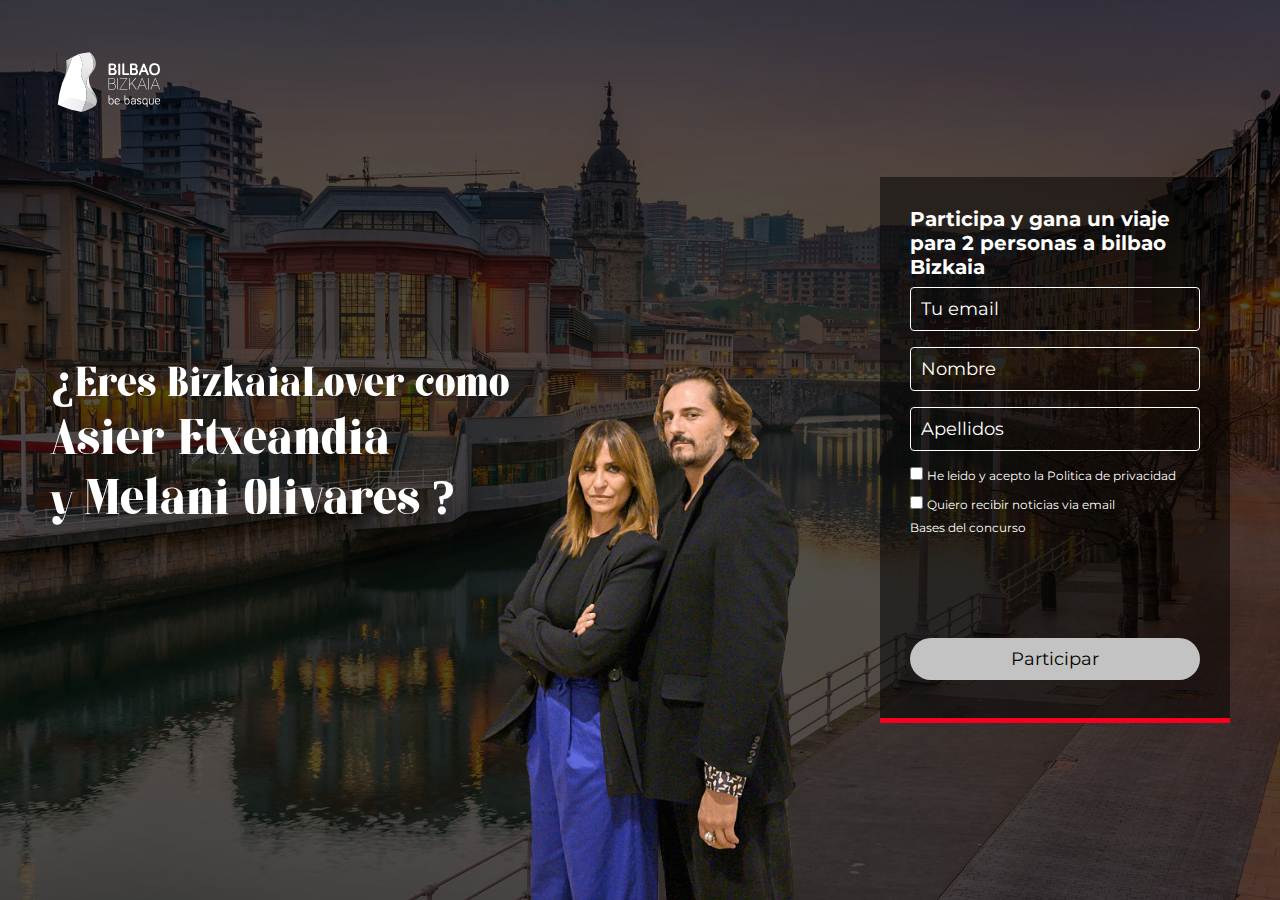
==== index.html @ 0c7015d0 "Add files via upload" ====
<!DOCTYPE html>
<html lang="en">

<head>
    <meta charset="UTF-8">
    <meta http-equiv="X-UA-Compatible" content="IE=edge">
    <meta name="viewport" content="width=device-width, initial-scale=1.0">
    <title>Document</title>
    <link rel="stylesheet" href="style.css">
    <link rel="preconnect" href="https://fonts.googleapis.com">
    <link rel="preconnect" href="https://fonts.gstatic.com" crossorigin>
    <link href="https://fonts.googleapis.com/css2?family=Libre+Baskerville:wght@400;700&family=Montserrat&display=swap" rel="stylesheet">
</head>

<body>

    <section class="hero">
        <header>
            <img src="logo-bilbao-bizkaia.svg" alt="logo Bilbao Bizkaia be basque">
        </header>
        <div class="contenedor">
            <div class="columna">
                <h1>¿Eres BizkaiaLover como</br> <span>Asier Etxeandia</span></br>y <span>Melani Olivares</span> ?</h1>
            </div>
            <div class="formulario">
                <h2>Participa y gana un viaje para 2 personas a bilbao Bizkaia</h2>
                <form method="POST" action="?" class="formularioInspiracion col-md-12" id="frmParticipar" _lpchecked="1">
                    <input type="email" placeholder="Tu email" name="email" id="email" class="inputEmailInspiracion form-control" onchange="comprobarCampos();">
                    <input placeholder="Nombre" maxlength="" name="nombre" id="nombre" class="inputEmailInspiracion form-control">
                    <input placeholder="Apellidos" maxlength="" name="apellidos" id="apellidos" class="inputEmailInspiracion form-control">
                    <div>
                        <input id="checkPrivacidad" value="ok" class="form-check-input col-xs-1 col-sm-1 col-md-1" type="checkbox" onchange="comprobarCampos();">
                        <label class="privacidad aceptacion">He leido y acepto la <a href="/es/touristorfriend_win_privacy" class="color-azul">Politica de privacidad</a></label>
                    </div>
                    <div>
                        <input id="checkNoticias" value="ok" class="form-check-input col-xs-1 col-sm-1 col-md-1" type="checkbox" onchange="comprobarCampos();">
                        <label class="suscripcion aceptacion">Quiero recibir noticias via email</label>
                    </div>
                    <a class="color-rojo" id="enlaceBases" target="_blank" title="Acceso al documento, con formato PDF, BASES+DE+PARTICIPACIO%CC%81N+TOURIST+OR+FRIEND_BASE_ESPA%C3%91A.pdf que se abrirá en una nueva ventana de su navegador." href="/documents/1369190/2286919/BASES+DE+PARTICIPACIO%CC%81N+TOURIST+OR+FRIEND_BASE_ESPA%C3%91A.pdf">
                        Bases del concurso
                    </a>
                    <div id="captcha" class="g-recaptcha">
                        <div style="width: 304px; height: 78px;">
                            <div><iframe title="reCAPTCHA" src="https://www.google.com/recaptcha/api2/anchor?ar=1&amp;k=6Lccj3QUAAAAACThnASoBySHyzOv4S7qP2KQHC8D&amp;co=aHR0cHM6Ly93d3cudmlzaXRiaXNjYXkuZXVzOjQ0Mw..&amp;hl=es&amp;v=tftmXwdbgCvrXiHxr5HGbIaL&amp;theme=dark&amp;size=normal&amp;cb=ct8cz23byj2g"
                                    width="304" height="78" role="presentation" name="a-yi7enm9uulms" frameborder="0" scrolling="no" sandbox="allow-forms allow-popups allow-same-origin allow-scripts allow-top-navigation allow-modals allow-popups-to-escape-sandbox"></iframe></div>
                            <textarea id="g-recaptcha-response" name="g-recaptcha-response" class="g-recaptcha-response" style="width: 250px; height: 40px; border: 1px solid rgb(193, 193, 193); margin: 10px 25px; padding: 0px; resize: none; display: none;"></textarea>
                        </div><iframe style="display: none;"></iframe></div>

                    <input value="Participar" id="submit" type="submit">
                </form>
                <!--<p >Responsable: Diputación Foral de Bizkaia y Bilbao Ekintza EPEL <br>Finalidad: Envío por email de noticias y ofertas <br>Legitimación: Tu consentimiento expreso <br>Destinatario: Lista de suscriptores alojada en Diputación Foral de Bizkaia y Bilbao Ekinza EPEL. <br>Derechos: Acceso, rectificación, supresión, anonimato, portabilidad y olvido de sus datos</p>-->
            </div>
            <img class="personajes" src="asier-melanie-ciudad.png" alt="">
        </div>
    </section>
</body>

</html>
---- style.css ----
@font-face {
    font-family: kage;
    src: url(KAGE-Freebies-Black.otf);
}

a {
    color: white;
}

* {
    margin: 0;
    padding: 0;
    box-sizing: border-box;
    text-decoration: none;
    color: white;
}

.hero {
    background-image: url(bilbao.jpg);
    background-color: #000000af;
    background-blend-mode: multiply;
    background-position: center center;
    background-repeat: no-repeat;
    background-size: cover;
    height: 100vh;
    width: 100%;
    display: flex;
    flex-direction: column;
}

.rojo {
    /*background-blend-mode: soft-light;*/
    background-color: #f6001e;
}

header {
    background: transparent;
    position: absolute;
    display: flex;
    left: 0;
    right: 0;
    max-width: 1300px;
    margin: 0 auto;
    padding: 50px 50px 0;
}

header img {
    width: 110px;
}

.contenedor {
    width: 100%;
    height: 100vh;
    max-width: 1300px;
    padding: 0 50px;
    margin: 0 auto;
    display: flex;
    justify-content: space-between;
    align-items: center;
}

.columna {
    max-width: 4000px;
}

.columna h1 {
    font-family: kage;
    font-size: 50px;
    line-height: 01;
    margin-bottom: 20px;
}
.columna h1 span{
    font-size: 60px;
}

.columna p {
    font-family: 'Montserrat', sans-serif;
}

.personajes {
    position: absolute;
    bottom: 0;
    max-width: 380px;
    right: calc(50% - 200px);
}

.formulario {
    font-family: 'Montserrat', sans-serif;
    max-width: 350px;
    background-color: rgba(0, 0, 0, 0.5);
    border-bottom: 5px solid #f6001e;
    padding: 30px;
}

.formulario h2 {
    font-size: 20px;
}

.formulario input:not([type='checkbox']) {
    font-family: 'Montserrat', sans-serif;
    font-size: 18px;
    width: 100%;
    padding: 10px;
    background: transparent;
    border: 1px solid white;
    border-radius: 4px;
}

::placeholder {
    color: white;
}

.formulario input,
#captcha {
    margin: 8px 0;
}

.formulario a,
.aceptacion {
    font-size: 12px;
}

.formulario input[type='submit'] {
    background: #c3c3c3;
    border: none;
    border-radius: 50px;
    color: black
}

@media only screen and (max-width: 1080px) {
    header{
        padding: 20px;
    }
    .hero{
        height: auto;
    }
    .contenedor {
        height: auto;
        flex-direction: column;
        height: none;
        padding: 50px 20px;
    }
    .hero h1 {
        margin-top: 60px;
        font-size: 45px;
        line-height: 0.9;
    }
    .personajes {
        position: static;
        max-width: 250px;
    }
    .formulario {
        order: 3;
        margin-top: -4px;
        margin-bottom: 50px;
    }
}
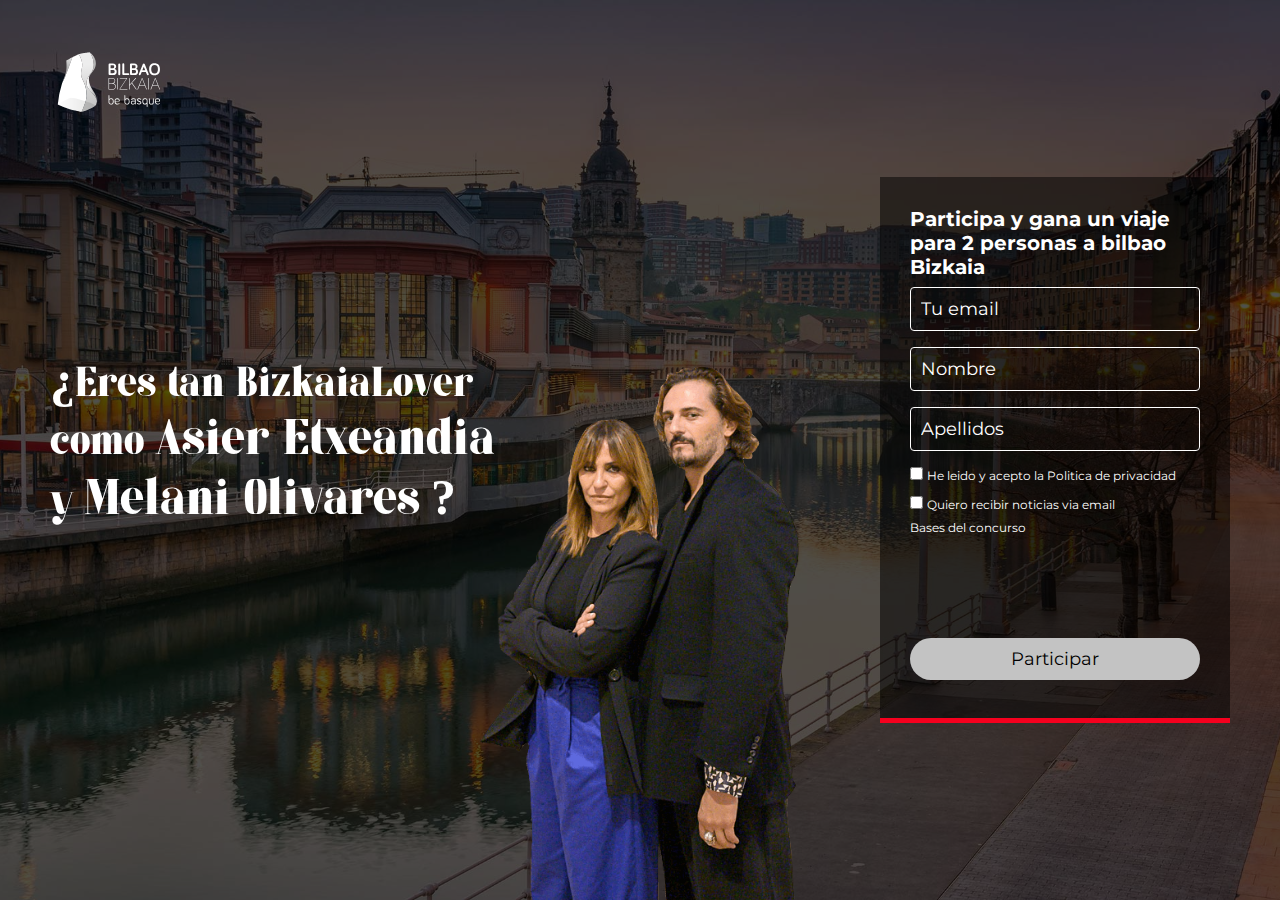
==== commit f378b434: "Add files via upload" ====
--- a/index.html
+++ b/index.html
@@ -20,7 +20,7 @@
         </header>
         <div class="contenedor">
             <div class="columna">
-                <h1>¿Eres BizkaiaLover como</br> <span>Asier Etxeandia</span></br>y <span>Melani Olivares</span> ?</h1>
+                <h1>¿Eres tan BizkaiaLover</br>como <span>Asier Etxeandia</span></br>y <span>Melani Olivares</span> ?</h1>
             </div>
             <div class="formulario">
                 <h2>Participa y gana un viaje para 2 personas a bilbao Bizkaia</h2>
